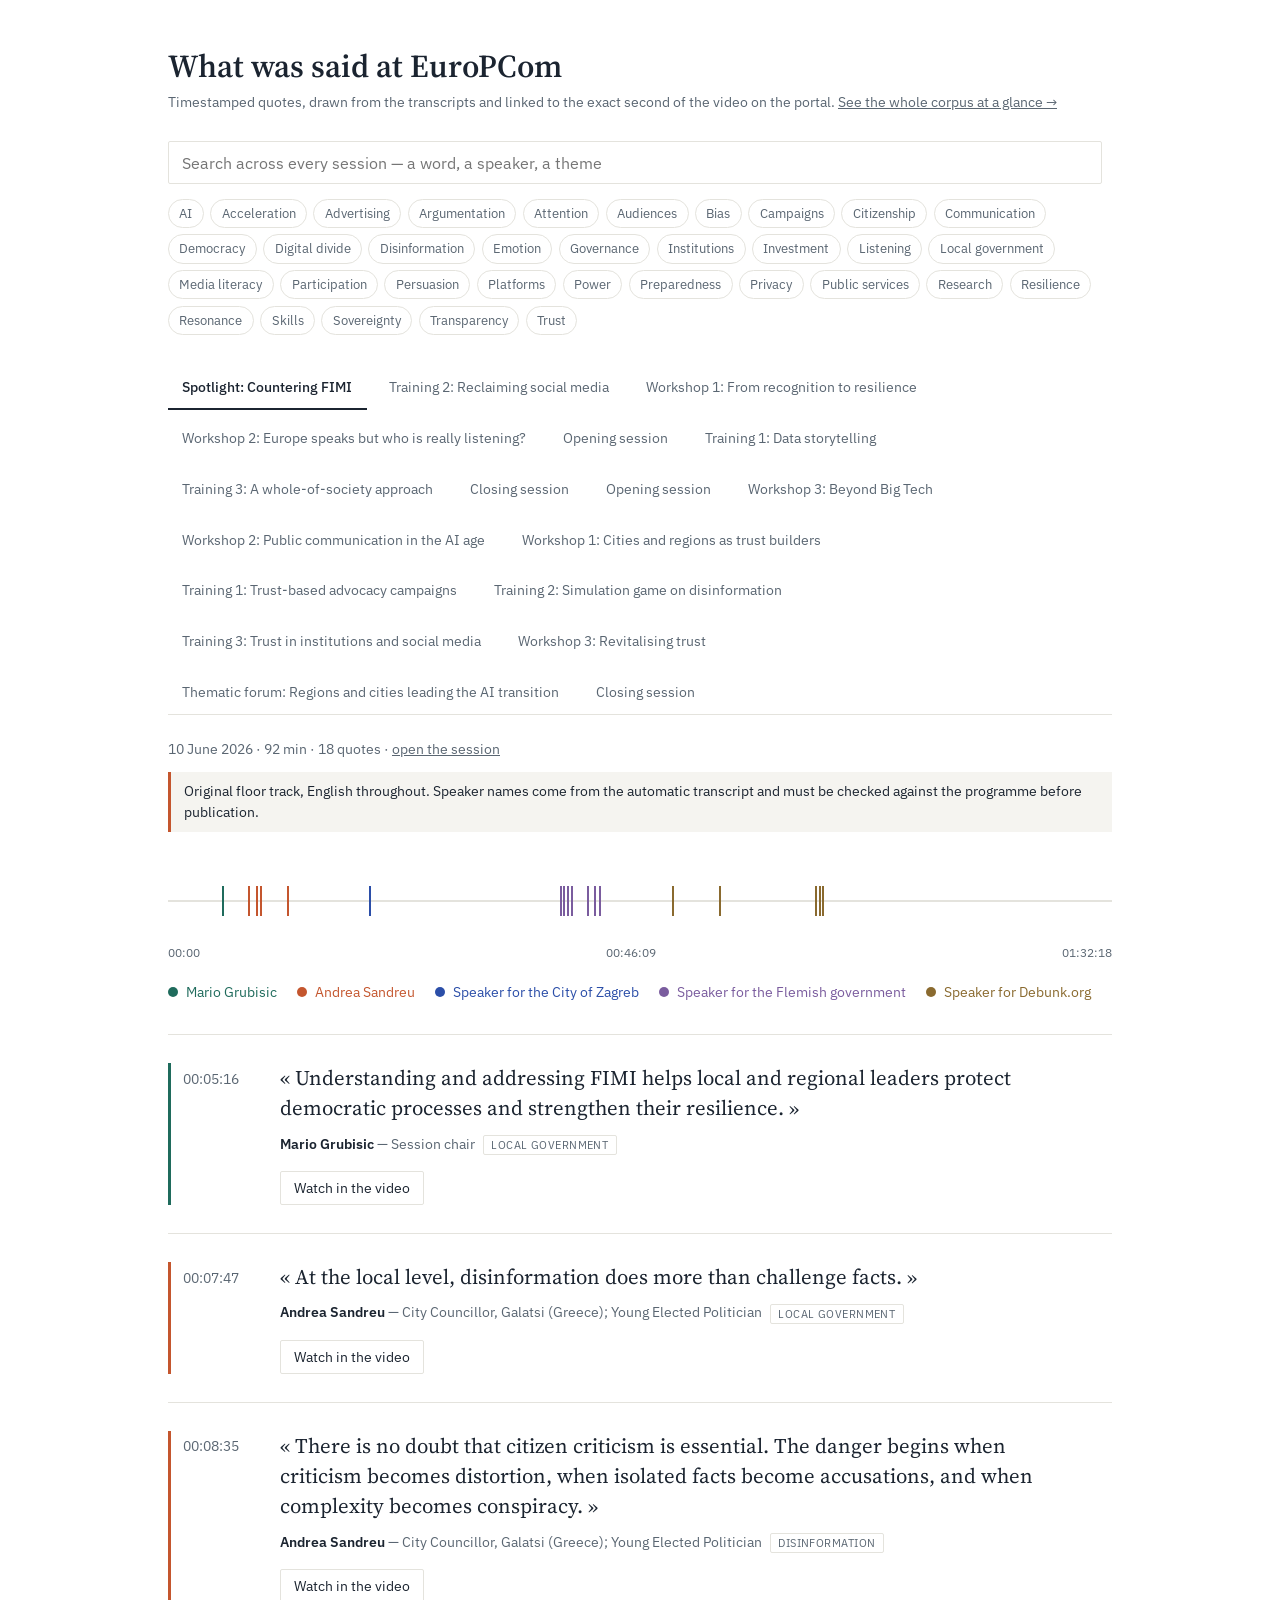
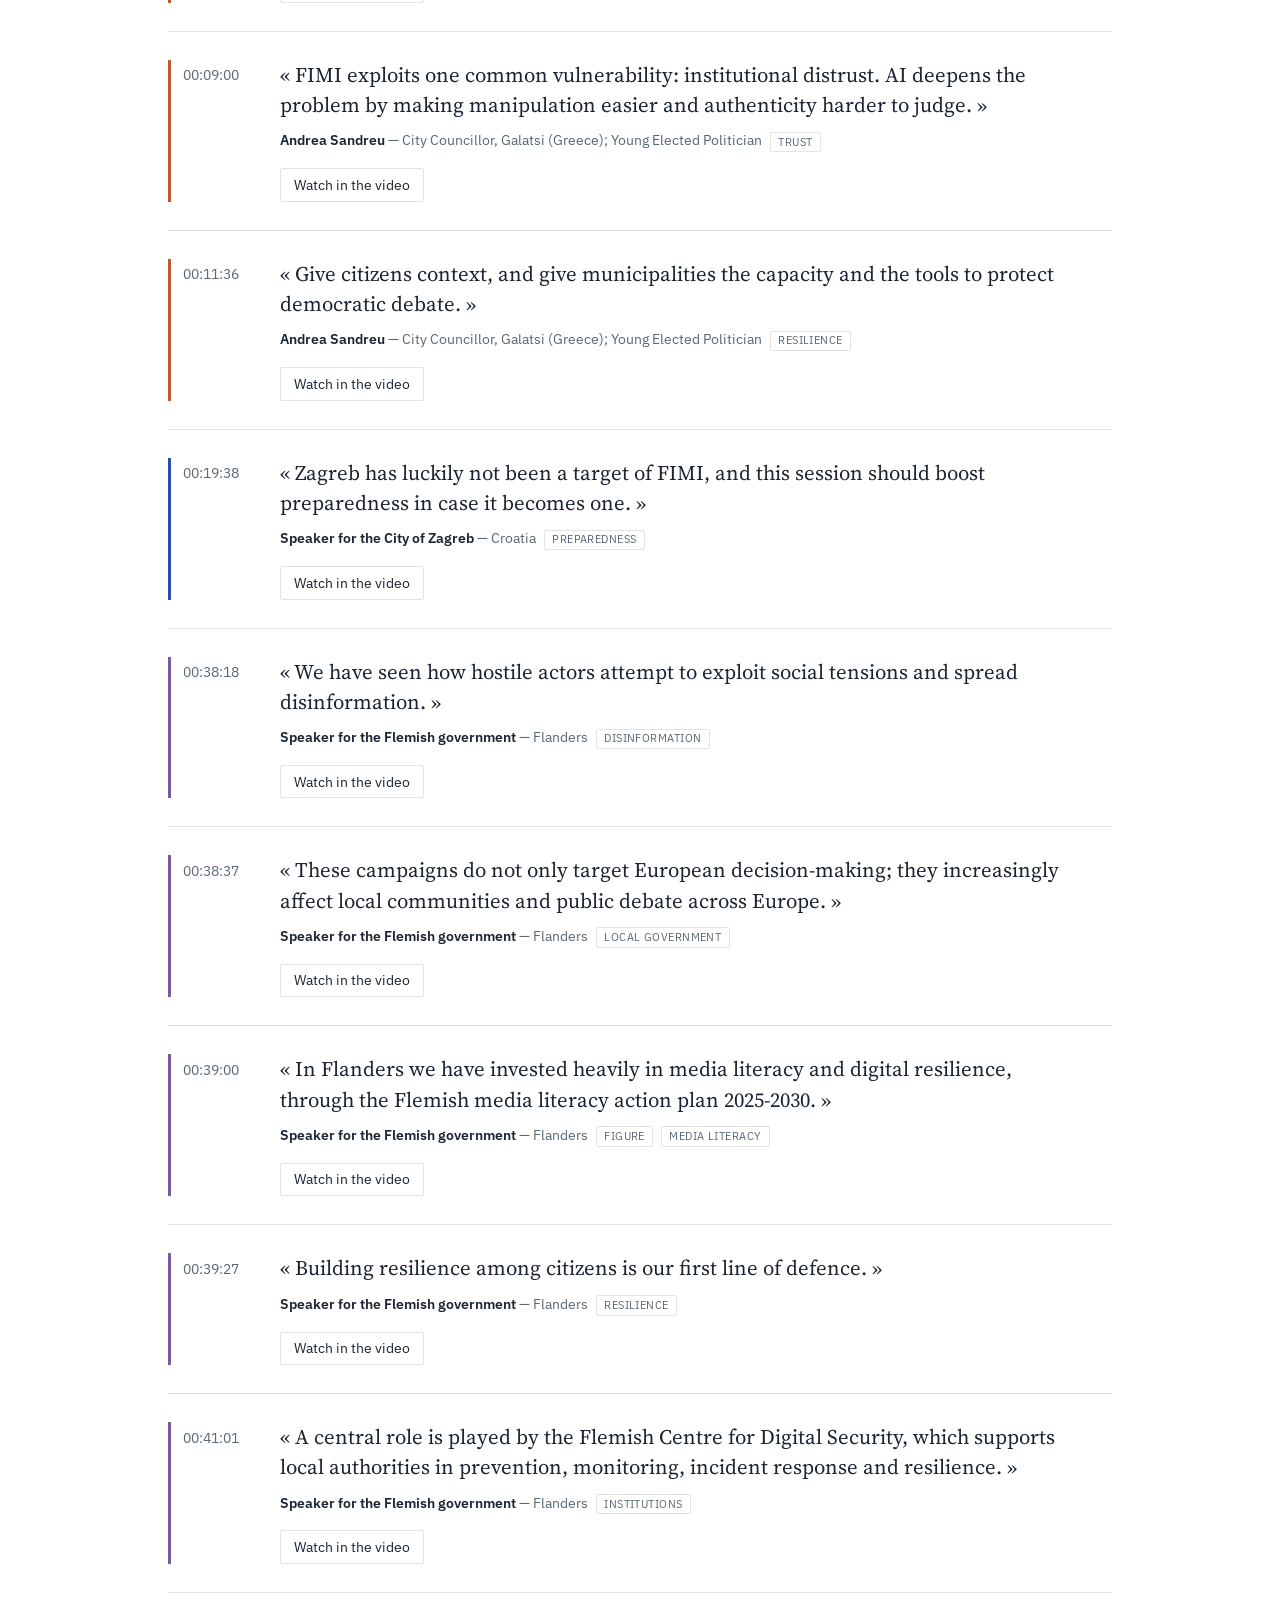
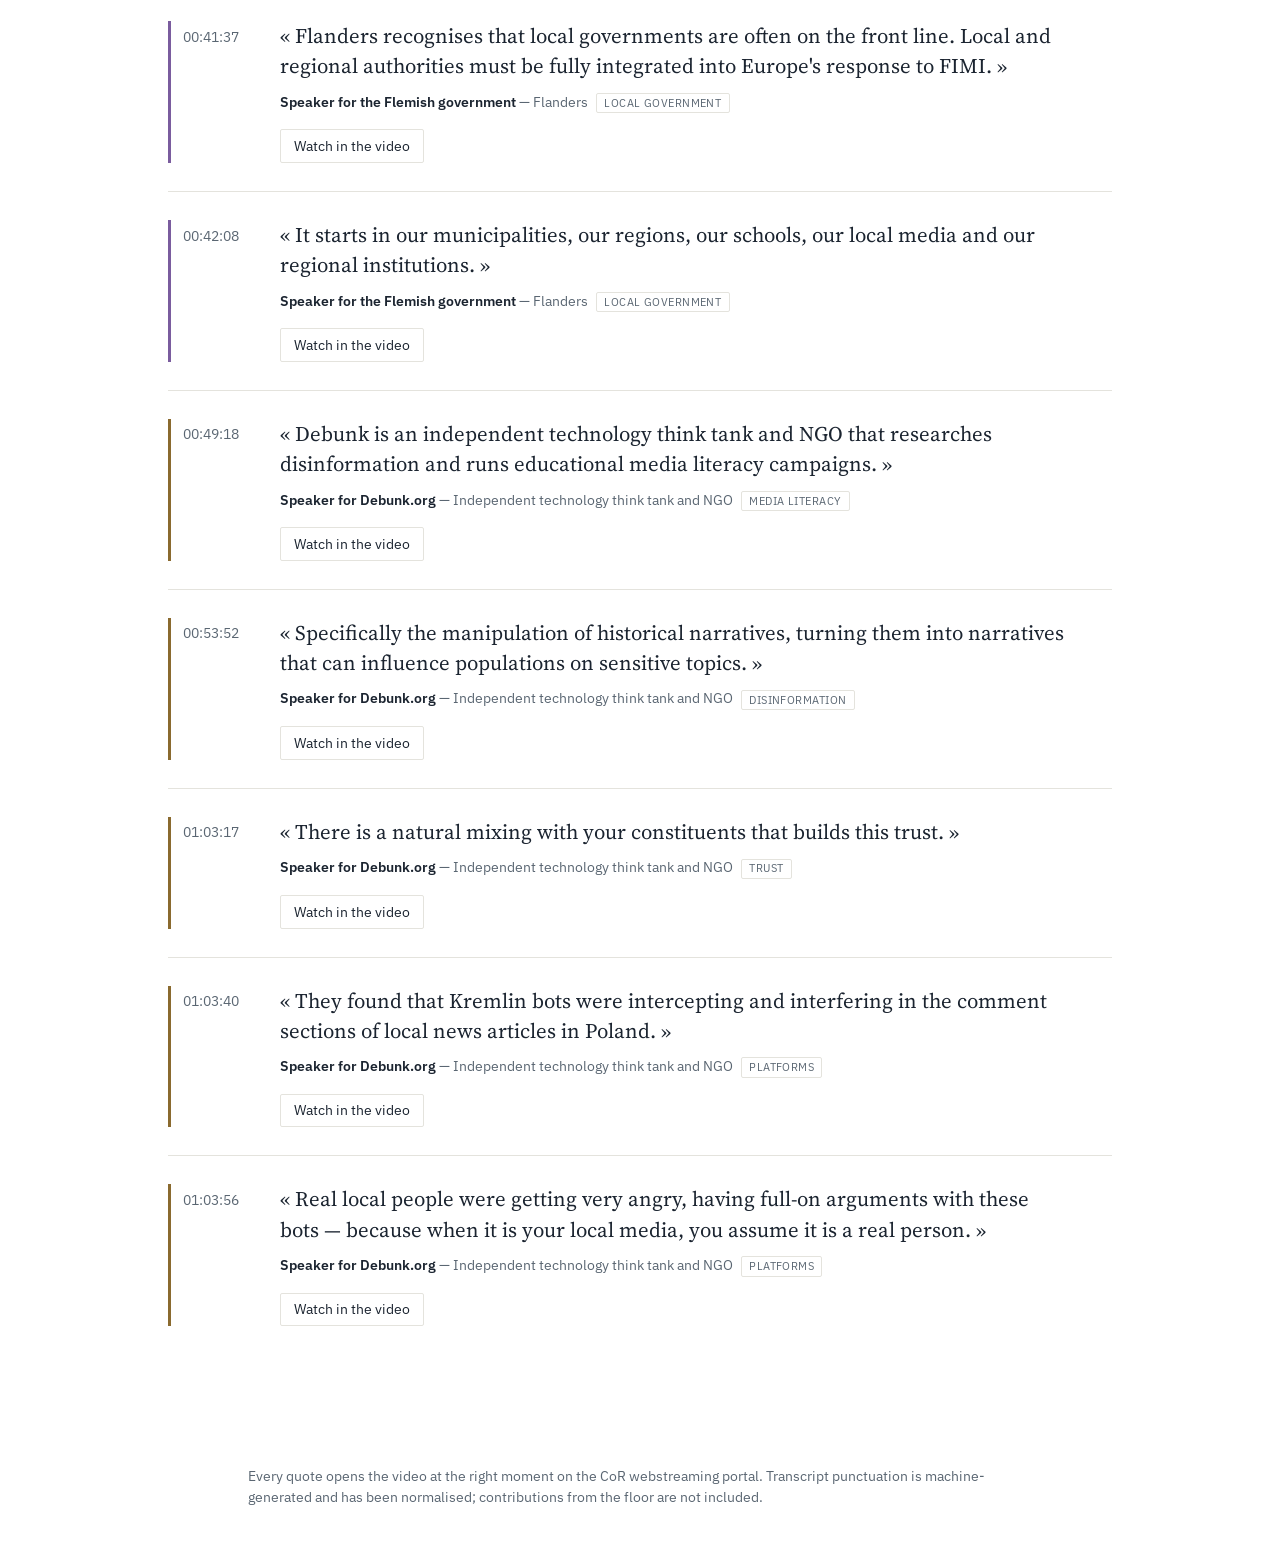
==== index.html @ 11ad1c39 "Add files via upload" ====
<!DOCTYPE html>
<html lang="en">
<head>
<meta charset="utf-8">
<meta name="viewport" content="width=device-width, initial-scale=1">
<title>EuroPCom — timestamped quotes</title>
<link rel="preconnect" href="https://fonts.googleapis.com">
<link rel="preconnect" href="https://fonts.gstatic.com" crossorigin>
<link href="https://fonts.googleapis.com/css2?family=IBM+Plex+Sans:wght@400;500;600&family=Source+Serif+4:opsz,wght@8..60,400;8..60,600&display=swap" rel="stylesheet">
<link rel="stylesheet" href="assets/encor.css">
</head>

</head>
<body>
<div class="wrap">
  <h1>What was said at EuroPCom</h1>
  <p class="sub">Timestamped quotes, drawn from the transcripts and linked to the exact second of the video on the portal.
     <a href="corpus.html" style="color:inherit">See the whole corpus at a glance →</a></p>

  <div class="search">
    <input id="q" type="search" placeholder="Search across every session — a word, a speaker, a theme" aria-label="Search">
    <span class="count" id="count"></span>
  </div>
  <div class="chips" id="chips"></div>

  <div class="tabs" id="tabs" role="tablist"></div>
  <p class="meta" id="meta"></p>
  <div id="warn"></div>

  <div class="tl" id="tl"><div class="tl-track"></div></div>
  <div class="scale" id="scale"></div>
  <div class="legend" id="legend"></div>

  <div id="list"></div>
  <div class="deep" id="deep" hidden></div>
</div>

<footer>
  Every quote opens the video at the right moment on the CoR webstreaming portal.
  Transcript punctuation is machine-generated and has been normalised;
  contributions from the floor are not included.
</footer>

<!-- ---------------------------------------------------------------------
     Scripts, in dependency order. Nothing runs inline: the page can be
     served under a strict Content-Security-Policy without 'unsafe-inline'.
     ------------------------------------------------------------------- -->
<script src="assets/core.js"></script>
<script src="assets/vocabulary.js"></script>
<script src="assets/context.js"></script>
<script src="data/index.js"></script>
<script src="assets/read.js"></script>
</body>
</html>
---- assets/encor.css ----
/* =========================================================================
   enCoR — reading view stylesheet
   Sections: 1 design tokens · 2 base · 3 search · 4 session header
             5 timeline · 6 quote card · 7 context · 8 deep search
   ========================================================================= */
:root{
  --ink:#1B2430; --soft:#5A6672; --rule:#E4E3DD; --paper:#FFF; --panel:#F5F4F0;
  --s1:#1F6B5C; --s2:#C4562E; --s3:#2B4EA8; --s4:#7A5C9E; --s5:#8A6A2F;
}
*{box-sizing:border-box}
html,body{margin:0}
body{background:var(--paper);color:var(--ink);font-family:"IBM Plex Sans",system-ui,sans-serif;font-size:16px;line-height:1.5;-webkit-font-smoothing:antialiased}
.wrap{max-width:62rem;margin:0 auto;padding:3rem 1.5rem 7rem}
h1{font-family:"Source Serif 4",Georgia,serif;font-weight:600;font-size:2rem;line-height:1.15;margin:0 0 .4rem}
.sub{margin:0;color:var(--soft);font-size:.9rem}

.search{display:flex;gap:.6rem;align-items:center;flex-wrap:wrap;margin:1.75rem 0 0}
.search input{flex:1;min-width:14rem;font:inherit;font-size:1rem;padding:.55rem .8rem;border:1px solid var(--rule);border-radius:2px}
.chips{display:flex;flex-wrap:wrap;gap:.4rem;margin:.9rem 0 0}
.chips button{font:inherit;font-size:.8rem;padding:.25rem .65rem;border:1px solid var(--rule);background:var(--paper);border-radius:999px;cursor:pointer;color:var(--soft)}
.chips button:hover{background:var(--panel)}
.chips button[aria-pressed="true"]{background:var(--ink);color:var(--paper);border-color:var(--ink)}
.count{color:var(--soft);font-size:.85rem}
.q blockquote{cursor:pointer}
.q.open blockquote{transform:scale(.94);transform-origin:left center;transition:transform .28s cubic-bezier(.2,.7,.2,1)}
.q blockquote{transition:transform .28s cubic-bezier(.2,.7,.2,1)}
.ctx{overflow:hidden;max-height:0;opacity:0;transition:max-height .35s ease,opacity .25s ease .05s}
.q.open .ctx{max-height:60rem;opacity:1;margin-top:.6rem}
.ctx p{margin:0 0 .6rem;color:var(--soft);font-size:.95rem;line-height:1.55;max-width:42em}
.ctx p.here{color:var(--ink)}
.ctx .lbl{font-size:.72rem;text-transform:uppercase;letter-spacing:.05em;color:var(--soft);margin:.2rem 0 .5rem}
.ctx .loading{font-style:italic}
.deep{margin:2.5rem 0 0;border-top:1px solid var(--rule);padding-top:1.25rem}
.deep h2{font-size:.8rem;text-transform:uppercase;letter-spacing:.05em;color:var(--soft);margin:0 0 .3rem}
.deep p.lead{color:var(--soft);font-size:.85rem;margin:0 0 1rem;max-width:44em}
.seg{display:grid;grid-template-columns:5.5rem 1fr;gap:1.5rem;padding:.9rem 0;border-top:1px solid var(--rule)}
.seg .t{font-variant-numeric:tabular-nums;font-size:.85rem;color:var(--soft)}
.seg .s{font-size:.78rem;color:var(--soft);text-transform:uppercase;letter-spacing:.04em;margin:0 0 .25rem}
.seg .x{margin:0;max-width:44em}
.seg a{font-size:.85rem}
.more{margin-top:1rem}
.more button{font:inherit;font-size:.85rem;padding:.35rem .8rem;border:1px solid var(--rule);background:var(--paper);border-radius:2px;cursor:pointer}
.from{font-size:.78rem;color:var(--soft);text-transform:uppercase;letter-spacing:.04em;margin:0 0 .35rem}
mark{background:#F3E7C8;color:inherit;padding:0 .1em}
.tabs{display:flex;flex-wrap:wrap;gap:.5rem;margin:2rem 0 0;border-bottom:1px solid var(--rule)}
.tabs button{font:inherit;font-size:.9rem;background:none;border:0;border-bottom:2px solid transparent;padding:.6rem .9rem;cursor:pointer;color:var(--soft)}
.tabs button[aria-selected="true"]{color:var(--ink);border-bottom-color:var(--ink);font-weight:500}

.meta{margin:1.5rem 0 0;color:var(--soft);font-size:.85rem}
.meta a{color:inherit}
.warn{margin:.75rem 0 0;padding:.6rem .8rem;background:var(--panel);border-left:3px solid var(--s2);font-size:.85rem;color:var(--ink)}

.tl{margin:2rem 0 .5rem;position:relative;height:72px}
.tl-track{position:absolute;top:36px;left:0;right:0;height:2px;background:var(--rule)}
.tl-mark{position:absolute;top:22px;width:2px;height:30px;background:currentColor;border:0;padding:0;cursor:pointer;transition:height .15s,top .15s}
.tl-mark:hover,.tl-mark:focus-visible{height:50px;top:12px;outline:none}
.tl-mark::after{content:"";position:absolute;inset:-10px -7px}
.scale{display:flex;justify-content:space-between;color:var(--soft);font-size:.75rem;font-variant-numeric:tabular-nums}
.legend{display:flex;flex-wrap:wrap;gap:1.25rem;margin:1.25rem 0 2rem;font-size:.85rem}
.legend button{background:none;border:0;padding:0;font:inherit;cursor:pointer;display:flex;align-items:center;gap:.5rem;color:var(--soft)}
.legend button[aria-pressed="true"]{color:var(--ink);font-weight:500}
.dot{width:10px;height:10px;border-radius:50%;background:currentColor;flex:none}

.q{display:grid;grid-template-columns:5.5rem 1fr;gap:1.5rem;padding:1.75rem 0;border-top:1px solid var(--rule)}
.q-time{font-variant-numeric:tabular-nums;font-size:.85rem;padding-top:.35rem;border-left:3px solid currentColor;padding-left:.75rem}
.q-time span{color:var(--soft)}
blockquote{margin:0;font-family:"Source Serif 4",Georgia,serif;font-size:1.3rem;line-height:1.45;max-width:38em}
.translation{margin:.5rem 0 0;font-family:"Source Serif 4",Georgia,serif;font-style:italic;font-size:1.05rem;line-height:1.45;color:var(--soft);max-width:38em}
.tag{display:inline-block;margin-left:.5rem;padding:.05rem .45rem;border:1px solid var(--rule);border-radius:2px;font-size:.7rem;text-transform:uppercase;letter-spacing:.04em;color:var(--soft);vertical-align:middle}
.who{margin:.65rem 0 0;font-size:.85rem;color:var(--soft)}
.who b{color:var(--ink);font-weight:600}
.act{display:flex;flex-wrap:wrap;gap:.5rem;margin-top:1rem}
.act a,.act button{font:inherit;font-size:.85rem;padding:.35rem .8rem;border:1px solid var(--rule);background:var(--paper);border-radius:2px;cursor:pointer;color:var(--ink);text-decoration:none}
.act a:hover,.act button:hover{background:var(--panel)}
.act button[aria-pressed="true"]{background:var(--ink);color:var(--paper);border-color:var(--ink)}

footer{max-width:52rem;margin:0 auto;padding:0 1.5rem 3rem;color:var(--soft);font-size:.85rem}
@media (max-width:640px){.q{grid-template-columns:1fr;gap:.75rem}.q-time{border-left:0;border-top:3px solid currentColor;padding:.5rem 0 0}blockquote{font-size:1.15rem}}
@media (prefers-reduced-motion:reduce){*{transition:none!important}}
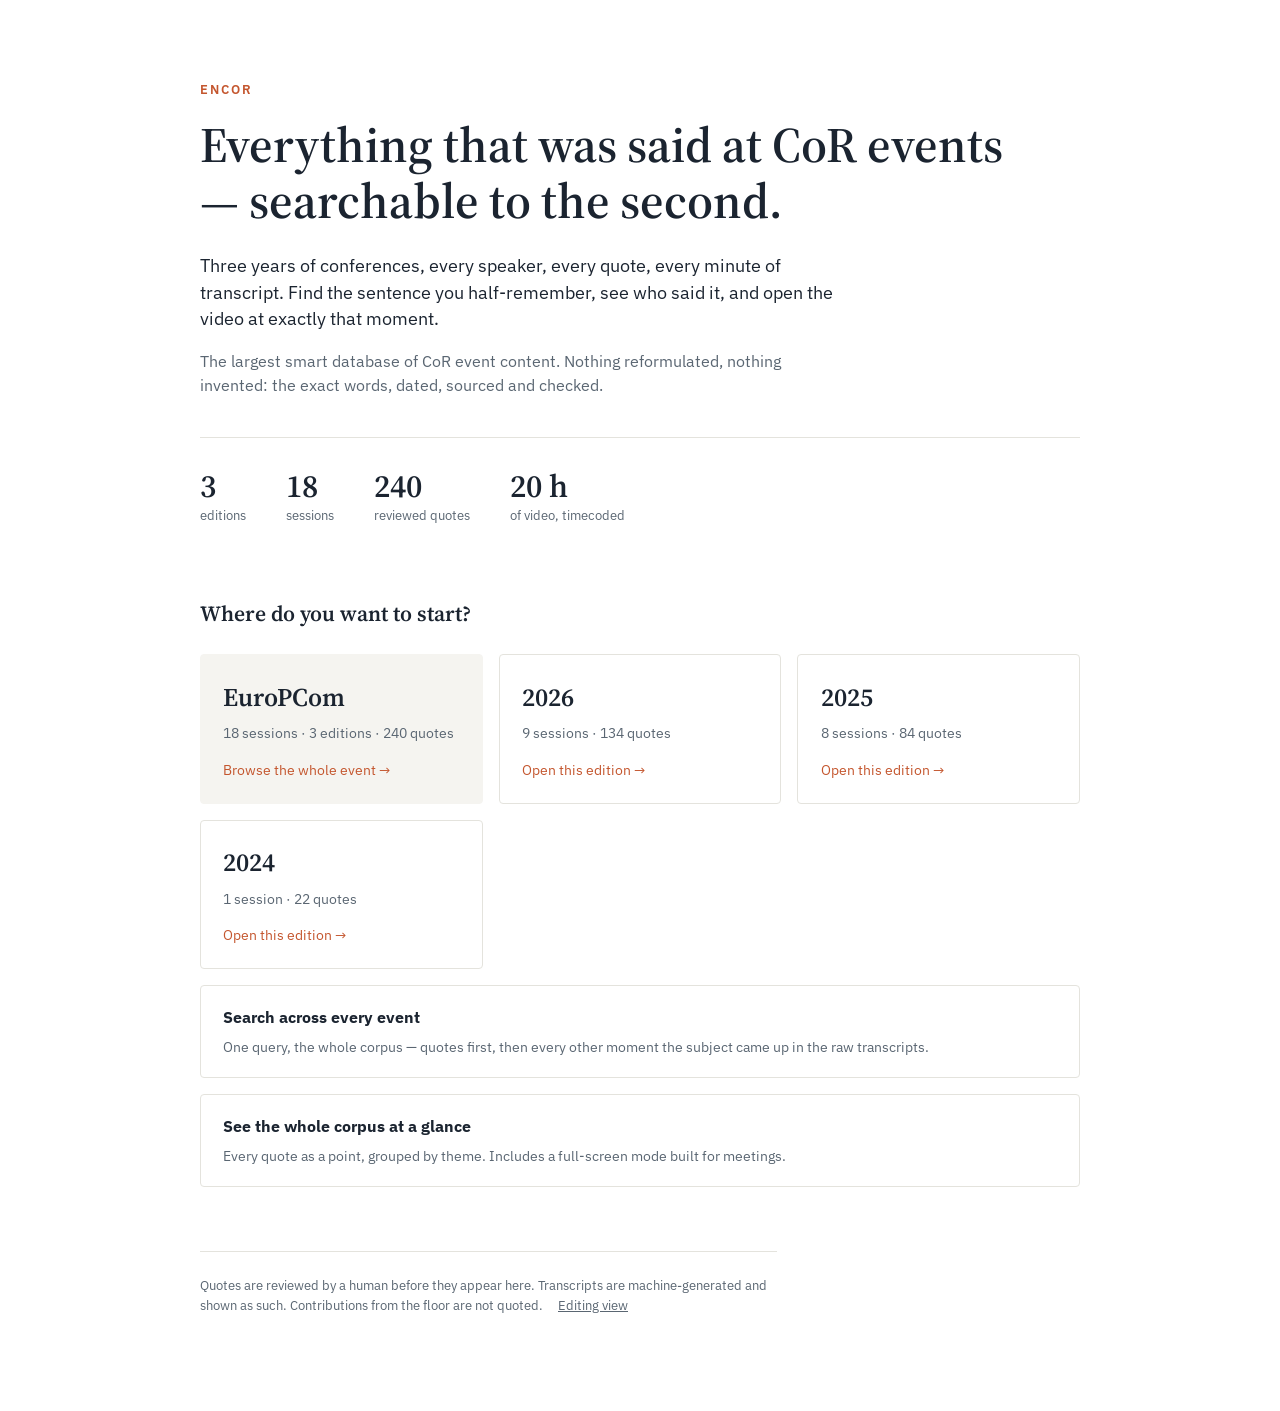
==== commit abb588a8: "Add files via upload" ====
--- a/index.html
+++ b/index.html
@@ -3,52 +3,58 @@
 <head>
 <meta charset="utf-8">
 <meta name="viewport" content="width=device-width, initial-scale=1">
-<title>EuroPCom — timestamped quotes</title>
+<title>enCoR — everything that was said at CoR events</title>
 <link rel="preconnect" href="https://fonts.googleapis.com">
 <link rel="preconnect" href="https://fonts.gstatic.com" crossorigin>
 <link href="https://fonts.googleapis.com/css2?family=IBM+Plex+Sans:wght@400;500;600&family=Source+Serif+4:opsz,wght@8..60,400;8..60,600&display=swap" rel="stylesheet">
-<link rel="stylesheet" href="assets/encor.css">
-</head>
-
+<link rel="stylesheet" href="assets/landing.css">
 </head>
 <body>
-<div class="wrap">
-  <h1>What was said at EuroPCom</h1>
-  <p class="sub">Timestamped quotes, drawn from the transcripts and linked to the exact second of the video on the portal.
-     <a href="corpus.html" style="color:inherit">See the whole corpus at a glance →</a></p>
 
-  <div class="search">
-    <input id="q" type="search" placeholder="Search across every session — a word, a speaker, a theme" aria-label="Search">
-    <span class="count" id="count"></span>
-  </div>
-  <div class="chips" id="chips"></div>
+<main>
+  <header class="hero">
+    <p class="kicker">enCoR</p>
+    <h1>Everything that was said at CoR events — searchable to the second.</h1>
+    <p class="lede">
+      Three years of conferences, every speaker, every quote, every minute of
+      transcript. Find the sentence you half-remember, see who said it, and open
+      the video at exactly that moment.
+    </p>
+    <p class="lede muted">
+      The largest smart database of CoR event content. Nothing reformulated,
+      nothing invented: the exact words, dated, sourced and checked.
+    </p>
 
-  <div class="tabs" id="tabs" role="tablist"></div>
-  <p class="meta" id="meta"></p>
-  <div id="warn"></div>
+    <ul class="stats" id="stats" aria-label="Corpus size"></ul>
+  </header>
 
-  <div class="tl" id="tl"><div class="tl-track"></div></div>
-  <div class="scale" id="scale"></div>
-  <div class="legend" id="legend"></div>
+  <section class="picker">
+    <h2>Where do you want to start?</h2>
+    <div class="cards" id="cards"></div>
+  </section>
 
-  <div id="list"></div>
-  <div class="deep" id="deep" hidden></div>
-</div>
+  <section class="extra">
+    <a class="wide" href="read.html">
+      <b>Search across every event</b>
+      <span>One query, the whole corpus — quotes first, then every other moment the
+      subject came up in the raw transcripts.</span>
+    </a>
+    <a class="wide" href="corpus.html">
+      <b>See the whole corpus at a glance</b>
+      <span>Every quote as a point, grouped by theme. Includes a full-screen mode
+      built for meetings.</span>
+    </a>
+  </section>
 
-<footer>
-  Every quote opens the video at the right moment on the CoR webstreaming portal.
-  Transcript punctuation is machine-generated and has been normalised;
-  contributions from the floor are not included.
-</footer>
+  <footer>
+    Quotes are reviewed by a human before they appear here. Transcripts are
+    machine-generated and shown as such. Contributions from the floor are not
+    quoted.
+    <a href="admin.html">Editing view</a>
+  </footer>
+</main>
 
-<!-- ---------------------------------------------------------------------
-     Scripts, in dependency order. Nothing runs inline: the page can be
-     served under a strict Content-Security-Policy without 'unsafe-inline'.
-     ------------------------------------------------------------------- -->
-<script src="assets/core.js"></script>
-<script src="assets/vocabulary.js"></script>
-<script src="assets/context.js"></script>
 <script src="data/index.js"></script>
-<script src="assets/read.js"></script>
+<script src="assets/landing.js"></script>
 </body>
 </html>
--- a/assets/landing.css
+++ b/assets/landing.css
@@ -0,0 +1,60 @@
+/* =========================================================================
+   enCoR — landing page
+   Sections: 1 tokens · 2 hero · 3 stats · 4 entry cards · 5 wide links
+   ========================================================================= */
+
+/* --- 1. tokens ---------------------------------------------------------- */
+:root{
+  --ink:#1B2430; --soft:#5A6672; --rule:#E4E3DD; --paper:#FFF; --panel:#F5F4F0;
+  --accent:#C4562E;
+}
+*{box-sizing:border-box}
+html,body{margin:0}
+body{background:var(--paper);color:var(--ink);
+  font-family:"IBM Plex Sans",system-ui,sans-serif;font-size:16px;line-height:1.5;
+  -webkit-font-smoothing:antialiased}
+main{max-width:58rem;margin:0 auto;padding:5rem 1.5rem 6rem}
+a{color:inherit}
+
+/* --- 2. hero ------------------------------------------------------------ */
+.kicker{font-size:.8rem;text-transform:uppercase;letter-spacing:.16em;
+  color:var(--accent);margin:0 0 1.2rem;font-weight:600}
+h1{font-family:"Source Serif 4",Georgia,serif;font-weight:600;
+  font-size:clamp(2rem,5vw,3.1rem);line-height:1.12;margin:0 0 1.5rem;max-width:17em}
+.lede{font-size:1.1rem;max-width:38em;margin:0 0 1rem}
+.lede.muted{color:var(--soft);font-size:1rem}
+
+/* --- 3. stats ----------------------------------------------------------- */
+.stats{list-style:none;display:flex;flex-wrap:wrap;gap:2.5rem;
+  margin:2.5rem 0 0;padding:2rem 0 0;border-top:1px solid var(--rule)}
+.stats li{display:flex;flex-direction:column}
+.stats b{font-family:"Source Serif 4",Georgia,serif;font-size:2rem;font-weight:600;line-height:1}
+.stats span{font-size:.82rem;color:var(--soft);margin-top:.3rem}
+
+/* --- 4. entry cards ----------------------------------------------------- */
+.picker{margin-top:4.5rem}
+.picker h2{font-family:"Source Serif 4",Georgia,serif;font-size:1.35rem;
+  font-weight:600;margin:0 0 1.5rem}
+.cards{display:grid;gap:1rem;grid-template-columns:repeat(auto-fit,minmax(15rem,1fr))}
+.card{display:block;text-decoration:none;border:1px solid var(--rule);border-radius:4px;
+  padding:1.4rem;transition:border-color .15s ease,transform .15s ease}
+.card:hover{border-color:var(--ink);transform:translateY(-2px)}
+.card .yr{font-family:"Source Serif 4",Georgia,serif;font-size:1.6rem;font-weight:600;display:block}
+.card .meta{font-size:.85rem;color:var(--soft);margin-top:.45rem;display:block}
+.card .go{font-size:.85rem;margin-top:1rem;display:block;color:var(--accent)}
+.card.all{background:var(--panel);border-color:var(--panel)}
+.card.all:hover{border-color:var(--ink)}
+
+/* --- 5. wide links ------------------------------------------------------ */
+.extra{margin-top:1rem;display:grid;gap:1rem}
+.wide{display:block;text-decoration:none;border:1px solid var(--rule);border-radius:4px;
+  padding:1.2rem 1.4rem;transition:border-color .15s ease}
+.wide:hover{border-color:var(--ink)}
+.wide b{display:block;margin-bottom:.3rem}
+.wide span{font-size:.9rem;color:var(--soft)}
+
+footer{margin-top:4rem;padding-top:1.5rem;border-top:1px solid var(--rule);
+  font-size:.82rem;color:var(--soft);max-width:44em}
+footer a{margin-left:.75rem}
+
+@media (prefers-reduced-motion:reduce){*{transition:none!important}}
